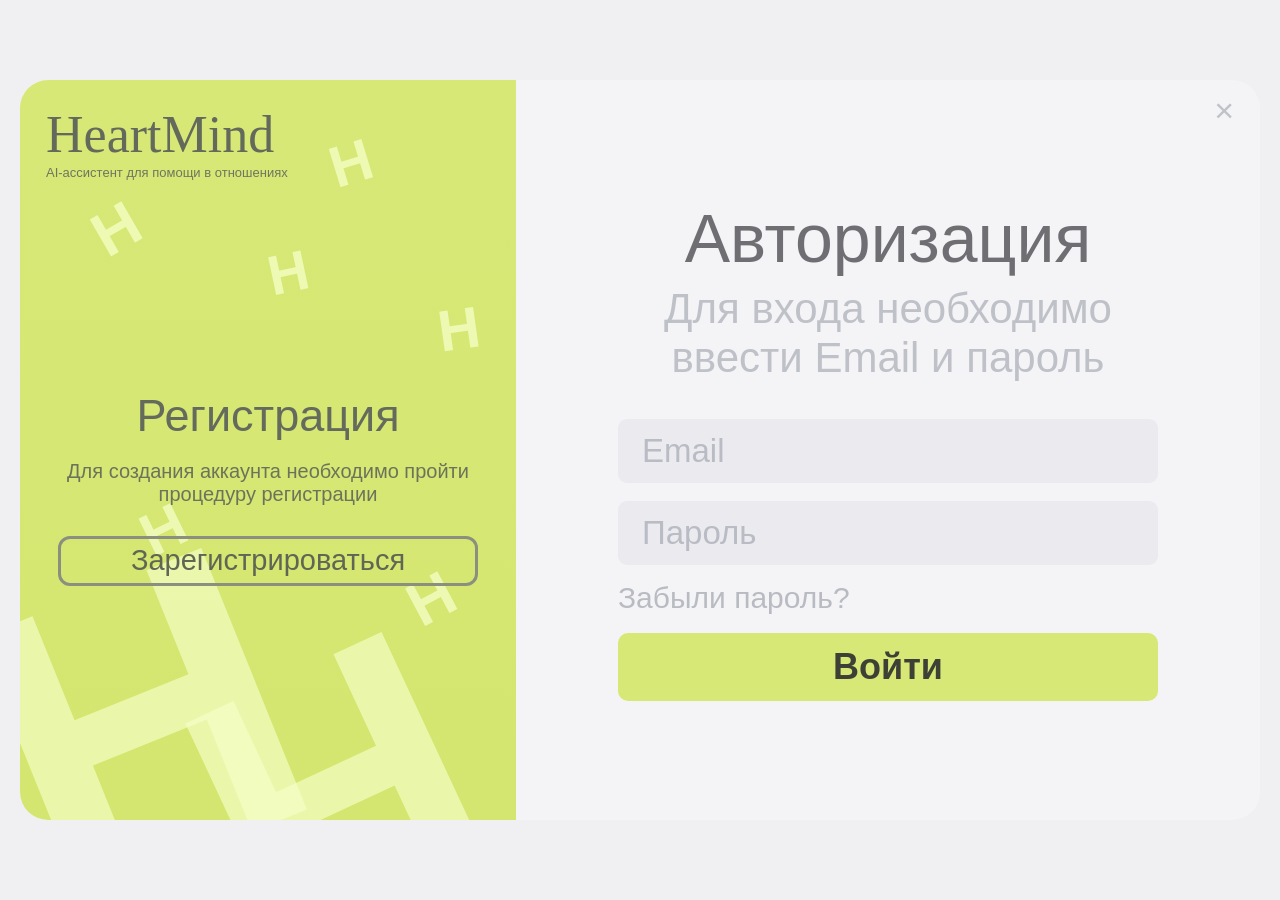
==== frontend/index.html @ a8572891 "Доделанный фронт" ====
<!DOCTYPE html>
<html lang="ru">
<head>
  <meta charset="UTF-8">
  <meta http-equiv="refresh" content="0; url=login.html">
  <meta name="viewport" content="width=device-width, initial-scale=1.0">
  <title>HeartMind</title>
</head>
<body>
  <p>Переход на страницу авторизации... <a href="login.html">Открыть</a></p>
</body>
</html>
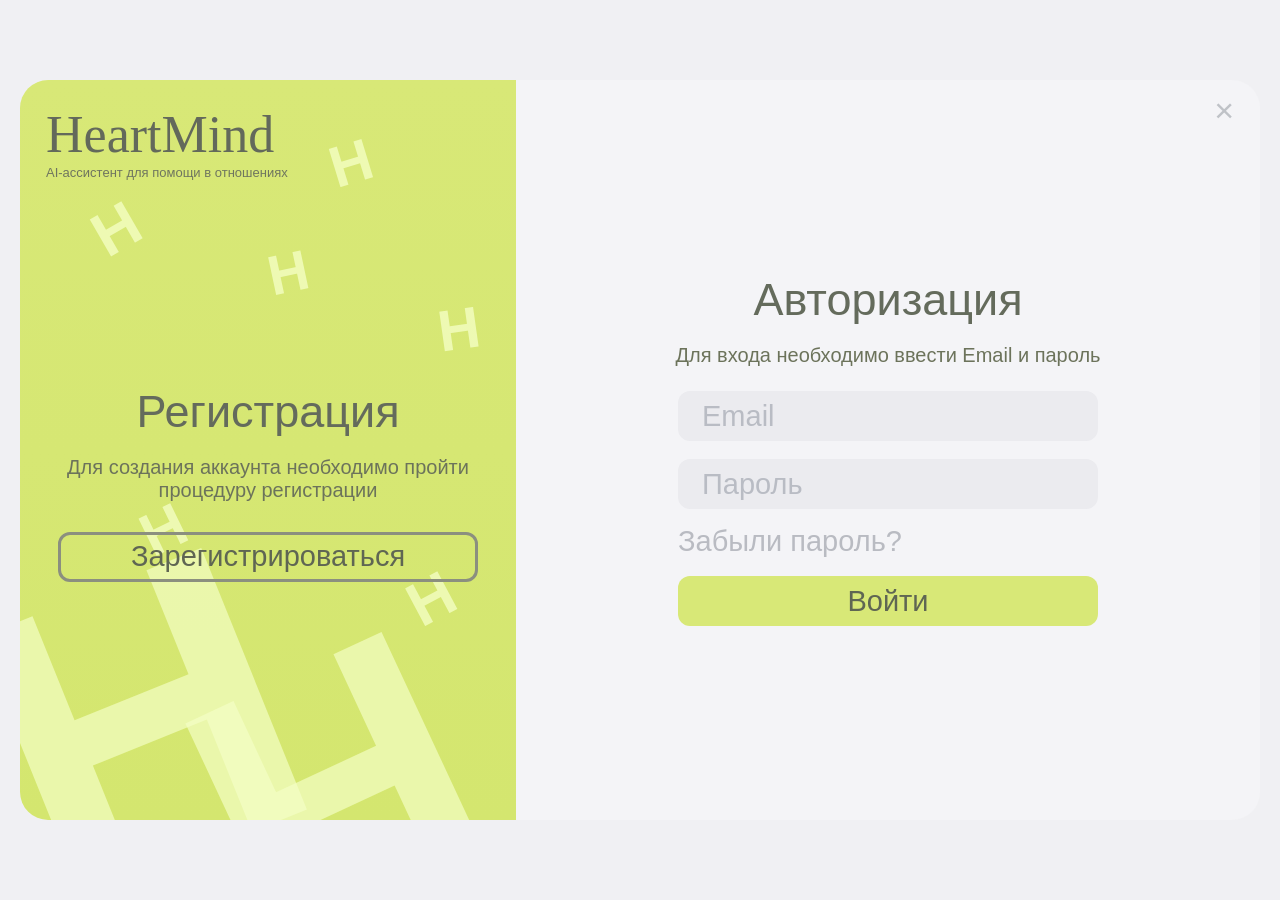
==== commit 9553b5f3: "Добавление фронта" ====
--- a/frontend/index.html
+++ b/frontend/index.html
@@ -7,6 +7,6 @@
   <title>HeartMind</title>
 </head>
 <body>
-  <p>Переход на страницу авторизации... <a href="login.html">Открыть</a></p>
+  <p>Переход на страницу авторизации... <a href="login.html"> Открыть </a></p>
 </body>
 </html>
